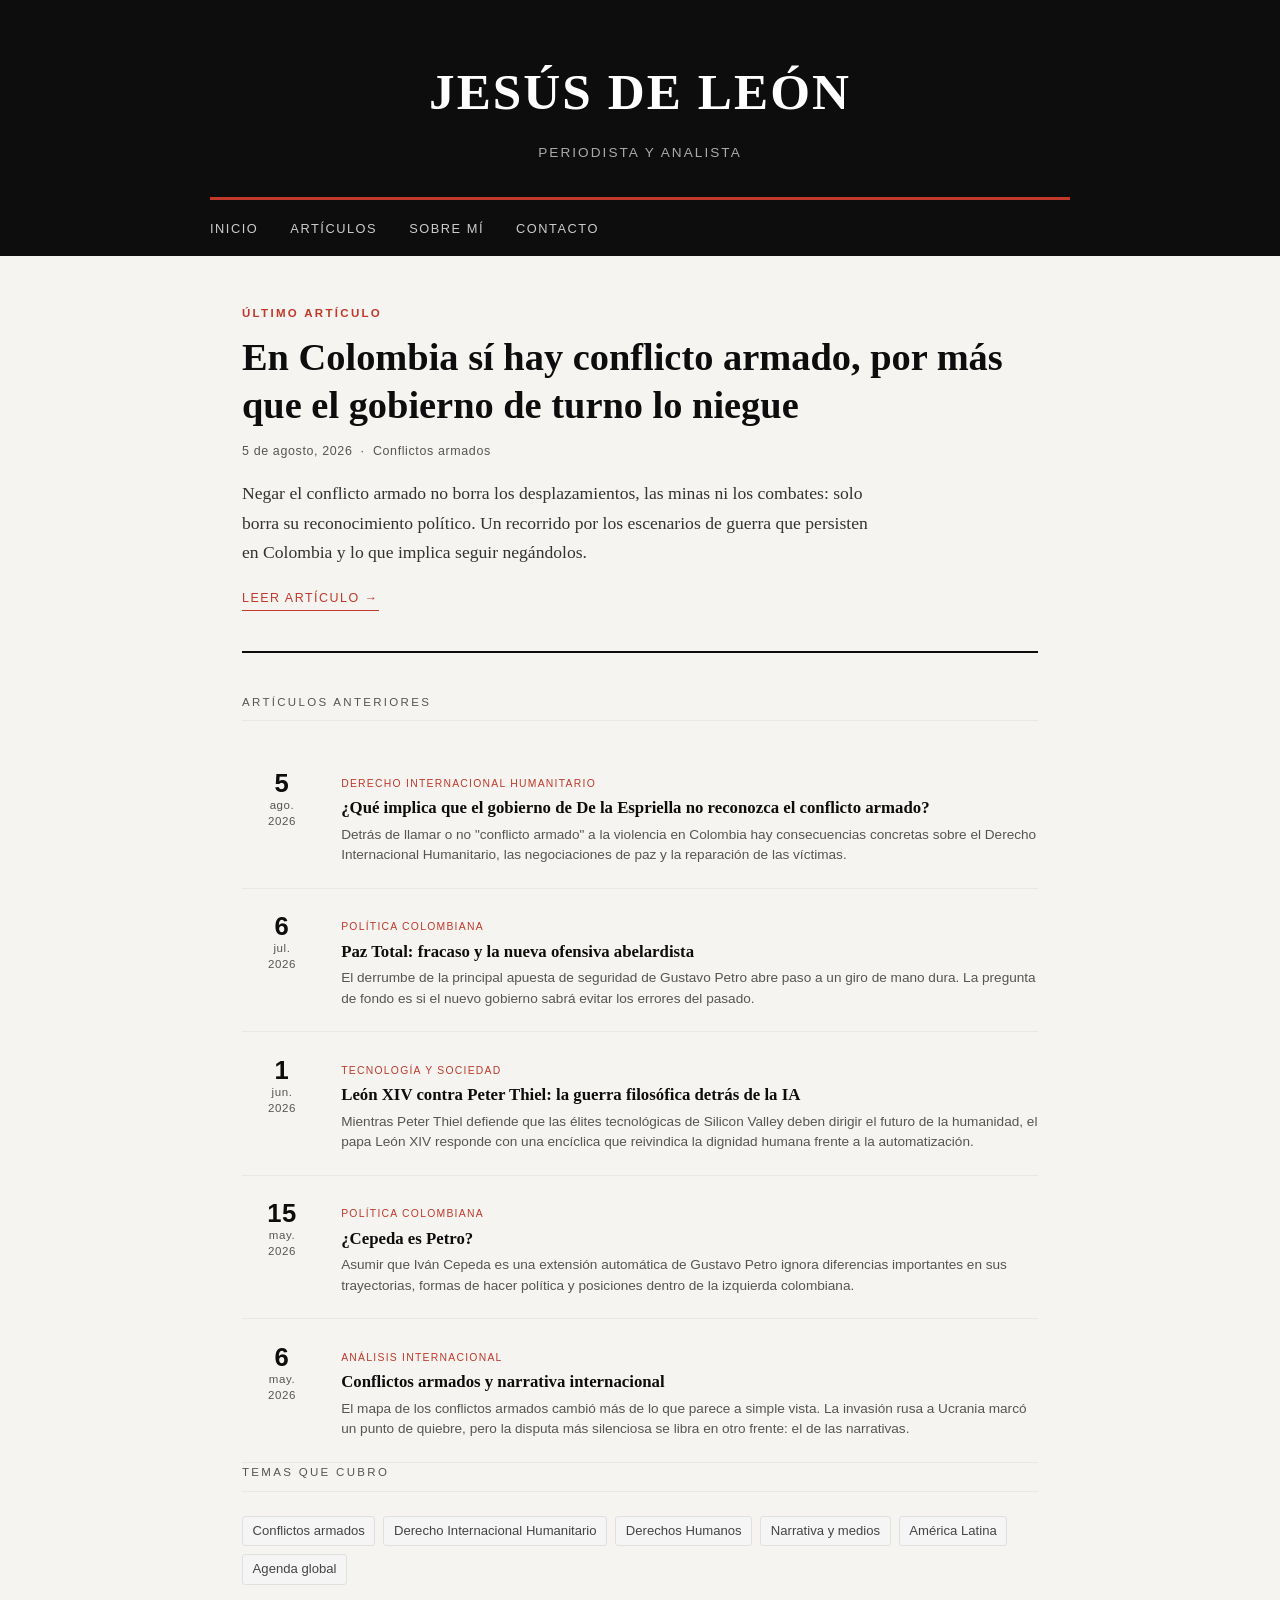
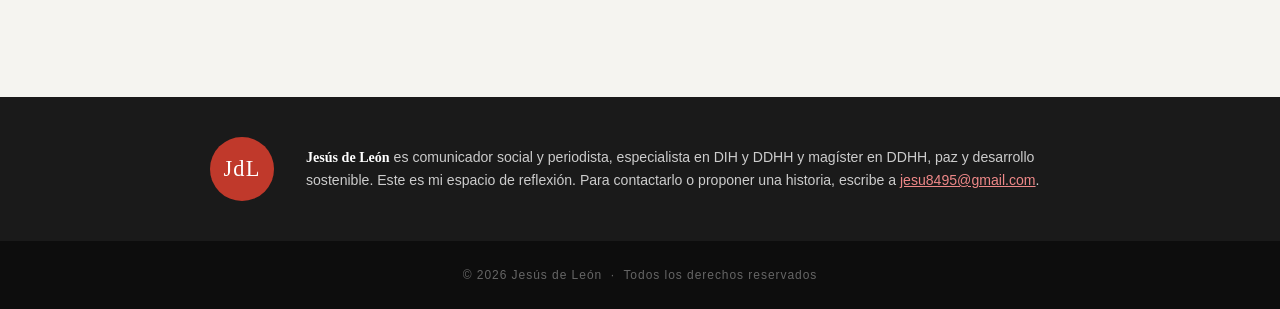
==== index.html @ 10ccb7a2 "Fix publish dates on both new articles to 5 de agosto, 2026 Co-Authored-By: Claude Sonnet 5 <noreply" ====
<!DOCTYPE html>
<html lang="es">
<head>
  <meta charset="UTF-8" />
  <meta name="viewport" content="width=device-width, initial-scale=1.0" />
  <title>Jesús de León — Periodista</title>
  <link rel="stylesheet" href="style.css" />
</head>
<body>

  <!-- HEADER -->
  <header>
    <div class="header-inner">
      <h1>Jesús de León</h1>
      <span class="tagline">Periodista y Analista</span>
    </div>
  </header>

  <nav>
    <ul>
      <li><a href="index.html">Inicio</a></li>
      <li><a href="#articulos">Artículos</a></li>
      <li><a href="about.html">Sobre mí</a></li>
      <li><a href="contact.html" target="_blank">Contacto</a></li>
    </ul>
  </nav>

  <!-- MAIN -->
  <main id="articulos">

    <!-- Artículo destacado (el más reciente) -->
    <section class="featured">
      <div class="label">Último artículo</div>
      <h2><a href="articles/colombia-si-hay-conflicto-armado.html">En Colombia sí hay conflicto armado, por más que el gobierno de turno lo niegue</a></h2>
      <div class="meta">5 de agosto, 2026 &nbsp;·&nbsp; Conflictos armados</div>
      <p>
        Negar el conflicto armado no borra los desplazamientos, las minas ni los combates: solo borra su reconocimiento político. Un recorrido por los escenarios de guerra que persisten en Colombia y lo que implica seguir negándolos.
      </p>
      <a href="articles/colombia-si-hay-conflicto-armado.html" class="read-more">Leer artículo &rarr;</a>
    </section>

    <!-- Artículos anteriores -->
    <div class="section-title">Artículos anteriores</div>

    <ul class="article-list">
      <li class="article-item">
        <div class="date-block">
          <span class="day">5</span>
          ago.<br>2026
        </div>
        <div>
          <span class="tag">Derecho Internacional Humanitario</span>
          <h3><a href="articles/de-la-espriella-conflicto-armado.html">¿Qué implica que el gobierno de De la Espriella no reconozca el conflicto armado?</a></h3>
          <p class="snippet">Detrás de llamar o no "conflicto armado" a la violencia en Colombia hay consecuencias concretas sobre el Derecho Internacional Humanitario, las negociaciones de paz y la reparación de las víctimas.</p>
        </div>
      </li>
      <li class="article-item">
        <div class="date-block">
          <span class="day">6</span>
          jul.<br>2026
        </div>
        <div>
          <span class="tag">Política colombiana</span>
          <h3><a href="articles/paz-total-fracaso-ofensiva-abelardista.html">Paz Total: fracaso y la nueva ofensiva abelardista</a></h3>
          <p class="snippet">El derrumbe de la principal apuesta de seguridad de Gustavo Petro abre paso a un giro de mano dura. La pregunta de fondo es si el nuevo gobierno sabrá evitar los errores del pasado.</p>
        </div>
      </li>
      <li class="article-item">
        <div class="date-block">
          <span class="day">1</span>
          jun.<br>2026
        </div>
        <div>
          <span class="tag">Tecnología y sociedad</span>
          <h3><a href="articles/leon-xiv-peter-thiel-ia.html">León XIV contra Peter Thiel: la guerra filosófica detrás de la IA</a></h3>
          <p class="snippet">Mientras Peter Thiel defiende que las élites tecnológicas de Silicon Valley deben dirigir el futuro de la humanidad, el papa León XIV responde con una encíclica que reivindica la dignidad humana frente a la automatización.</p>
        </div>
      </li>
      <li class="article-item">
        <div class="date-block">
          <span class="day">15</span>
          may.<br>2026
        </div>
        <div>
          <span class="tag">Política colombiana</span>
          <h3><a href="articles/cepeda-es-petro.html">¿Cepeda es Petro?</a></h3>
          <p class="snippet">Asumir que Iván Cepeda es una extensión automática de Gustavo Petro ignora diferencias importantes en sus trayectorias, formas de hacer política y posiciones dentro de la izquierda colombiana.</p>
        </div>
      </li>
      <li class="article-item">
        <div class="date-block">
          <span class="day">6</span>
          may.<br>2026
        </div>
        <div>
          <span class="tag">Análisis internacional</span>
          <h3><a href="articles/first-article.html">Conflictos armados y narrativa internacional</a></h3>
          <p class="snippet">El mapa de los conflictos armados cambió más de lo que parece a simple vista. La invasión rusa a Ucrania marcó un punto de quiebre, pero la disputa más silenciosa se libra en otro frente: el de las narrativas.</p>
        </div>
      </li>
    </ul>

    <!-- Temas -->
    <div class="section-title">Temas que cubro</div>

    <div class="cv-tags">
      <span>Conflictos armados</span>
      <span>Derecho Internacional Humanitario</span>
      <span>Derechos Humanos</span>
      <span>Narrativa y medios</span>
      <span>América Latina</span>
      <span>Agenda global</span>
    </div>
  </main>

  <!-- SOBRE MÍ -->
  <div class="about-strip" id="sobre-mi">
    <div class="about-strip-inner">
      <div class="initials">JdL</div>
      <p>
        <strong>Jesús de León</strong> es comunicador social y periodista, especialista en DIH y DDHH y magíster en DDHH, paz y desarrollo sostenible. Este es mi espacio de reflexión. Para contactarlo o
        proponer una historia, escribe a
        <a href="mailto:jesu8495@gmail.com" style="color:#e88;">jesu8495@gmail.com</a>.
      </p>
    </div>
  </div>

  <!-- FOOTER -->
  <footer>
    &copy; <span id="year"></span> Jesús de León &nbsp;·&nbsp; Todos los derechos reservados
  </footer>

  <script>
    document.getElementById('year').textContent = new Date().getFullYear();
  </script>

</body>
</html>
---- style.css ----
*, *::before, *::after { box-sizing: border-box; margin: 0; padding: 0; }

:root {
  --black: #0d0d0d;
  --dark: #1a1a1a;
  --gray: #555;
  --light-gray: #e8e8e8;
  --off-white: #f5f4f0;
  --accent: #c0392b;
  --font-serif: Georgia, 'Times New Roman', serif;
  --font-sans: 'Helvetica Neue', Arial, sans-serif;
}

body {
  background: var(--off-white);
  color: var(--black);
  font-family: var(--font-serif);
  line-height: 1.7;
}

/* ── HEADER ── */
header {
  background: var(--black);
  color: #fff;
  padding: 0 2rem;
}

.header-inner {
  max-width: 860px;
  margin: 0 auto;
  display: flex;
  flex-direction: column;
  align-items: center;
  padding: 3rem 0 2rem;
  border-bottom: 3px solid var(--accent);
}

header h1 {
  font-family: var(--font-serif);
  font-size: clamp(2rem, 5vw, 3.2rem);
  letter-spacing: 0.04em;
  text-transform: uppercase;
}

header .tagline {
  font-family: var(--font-sans);
  font-size: 0.85rem;
  letter-spacing: 0.15em;
  text-transform: uppercase;
  color: #aaa;
  margin-top: 0.4rem;
}

/* ── NAV ── */
nav {
  background: var(--black);
  padding: 0 2rem;
}

nav ul {
  max-width: 860px;
  margin: 0 auto;
  list-style: none;
  display: flex;
  gap: 2rem;
  padding: 0.9rem 0;
}

nav a {
  color: #ccc;
  text-decoration: none;
  font-family: var(--font-sans);
  font-size: 0.8rem;
  letter-spacing: 0.12em;
  text-transform: uppercase;
  transition: color 0.2s;
}

nav a:hover { color: var(--accent); }

/* ── LAYOUT ── */
main {
  max-width: 860px;
  margin: 0 auto;
  padding: 3rem 2rem;
}

/* ── FEATURED ARTICLE ── */
.featured {
  border-bottom: 2px solid var(--black);
  padding-bottom: 2.5rem;
  margin-bottom: 2.5rem;
}

.featured .label {
  font-family: var(--font-sans);
  font-size: 0.72rem;
  letter-spacing: 0.2em;
  text-transform: uppercase;
  color: var(--accent);
  font-weight: 700;
  margin-bottom: 0.6rem;
}

.featured h2 {
  font-size: clamp(1.6rem, 4vw, 2.4rem);
  line-height: 1.25;
  margin-bottom: 0.8rem;
}

.featured h2 a {
  color: var(--black);
  text-decoration: none;
  transition: color 0.2s;
}

.featured h2 a:hover { color: var(--accent); }

.featured .meta {
  font-family: var(--font-sans);
  font-size: 0.78rem;
  color: var(--gray);
  margin-bottom: 1rem;
  letter-spacing: 0.05em;
}

.featured p {
  font-size: 1.1rem;
  color: #333;
  max-width: 640px;
}

.read-more {
  display: inline-block;
  margin-top: 1.2rem;
  font-family: var(--font-sans);
  font-size: 0.78rem;
  letter-spacing: 0.12em;
  text-transform: uppercase;
  color: var(--accent);
  text-decoration: none;
  border-bottom: 1px solid var(--accent);
  padding-bottom: 1px;
  transition: opacity 0.2s;
}

.read-more:hover { opacity: 0.7; }

/* ── ARTICLE LIST ── */
.section-title {
  font-family: var(--font-sans);
  font-size: 0.72rem;
  letter-spacing: 0.2em;
  text-transform: uppercase;
  color: var(--gray);
  border-bottom: 1px solid var(--light-gray);
  padding-bottom: 0.5rem;
  margin-bottom: 1.5rem;
}

.article-list {
  display: flex;
  flex-direction: column;
  gap: 0;
}

.article-item {
  display: grid;
  grid-template-columns: 80px 1fr;
  gap: 1.2rem;
  padding: 1.4rem 0;
  border-bottom: 1px solid var(--light-gray);
  align-items: start;
}

.article-item .date-block {
  font-family: var(--font-sans);
  font-size: 0.72rem;
  color: var(--gray);
  text-align: center;
  padding-top: 0.2rem;
  letter-spacing: 0.05em;
  line-height: 1.4;
}

.article-item .date-block .day {
  display: block;
  font-size: 1.6rem;
  font-weight: 700;
  color: var(--black);
  line-height: 1;
}

.article-item h3 {
  font-size: 1.05rem;
  margin-bottom: 0.3rem;
  line-height: 1.35;
}

.article-item h3 a {
  color: var(--black);
  text-decoration: none;
  transition: color 0.2s;
}

.article-item h3 a:hover { color: var(--accent); }

.article-item .snippet {
  font-family: var(--font-sans);
  font-size: 0.85rem;
  color: var(--gray);
  line-height: 1.5;
}

.article-item .tag {
  display: inline-block;
  font-family: var(--font-sans);
  font-size: 0.65rem;
  letter-spacing: 0.12em;
  text-transform: uppercase;
  color: var(--accent);
  margin-bottom: 0.3rem;
}

/* ── TAGS ── */
.cv-tags { display: flex; flex-wrap: wrap; gap: 0.5rem; margin-bottom: 1rem; }
.cv-tags span { background: #f5f5f5; border: 1px solid #e0e0e0; border-radius: 3px; padding: 0.2rem 0.6rem; font-size: 0.82rem; color: #444; font-family: var(--font-sans); }

/* ── ABOUT STRIP ── */
.about-strip {
  background: var(--dark);
  color: #ccc;
  padding: 2.5rem 2rem;
  margin-top: 3rem;
}

.about-strip-inner {
  max-width: 860px;
  margin: 0 auto;
  display: flex;
  gap: 2rem;
  align-items: center;
}

.about-strip .initials {
  flex-shrink: 0;
  width: 64px;
  height: 64px;
  border-radius: 50%;
  background: var(--accent);
  display: flex;
  align-items: center;
  justify-content: center;
  font-family: var(--font-serif);
  font-size: 1.4rem;
  color: #fff;
  letter-spacing: 0.05em;
}

.about-strip p {
  font-family: var(--font-sans);
  font-size: 0.88rem;
  line-height: 1.6;
}

.about-strip strong {
  color: #fff;
  font-family: var(--font-serif);
}

/* ── FOOTER ── */
footer {
  background: var(--black);
  color: #666;
  text-align: center;
  padding: 1.5rem 2rem;
  font-family: var(--font-sans);
  font-size: 0.75rem;
  letter-spacing: 0.08em;
}

/* ── ARTICLE PAGE ── */
.article-page-header {
  background: var(--black);
  color: #fff;
  padding: 3rem 2rem 2.5rem;
}

.article-page-header-inner {
  max-width: 860px;
  margin: 0 auto;
  border-bottom: 3px solid var(--accent);
  padding-bottom: 2rem;
}

.article-page-header .back-link {
  font-family: var(--font-sans);
  font-size: 0.75rem;
  letter-spacing: 0.1em;
  text-transform: uppercase;
  color: #aaa;
  text-decoration: none;
  display: inline-block;
  margin-bottom: 1.2rem;
  transition: color 0.2s;
}

.article-page-header .back-link:hover { color: var(--accent); }

.article-page-header h1 {
  font-size: clamp(1.8rem, 4vw, 2.8rem);
  line-height: 1.2;
  margin-bottom: 0.8rem;
}

.article-page-header .meta {
  font-family: var(--font-sans);
  font-size: 0.8rem;
  color: #aaa;
  letter-spacing: 0.05em;
}

.article-body {
  max-width: 680px;
  margin: 3rem auto 5rem;
  padding: 0 2rem;
  font-size: 1.1rem;
  color: #222;
}

.article-body p { margin-bottom: 1.5rem; }

.article-body h2 {
  font-size: 1.4rem;
  margin: 2.5rem 0 0.8rem;
  color: var(--black);
}

.article-body blockquote {
  border-left: 3px solid var(--accent);
  margin: 2rem 0;
  padding: 0.5rem 0 0.5rem 1.5rem;
  font-style: italic;
  color: var(--gray);
}

/* ── CONTACT SECTION ── */
.contact-section {
  background: #fff;
  padding: 3rem 2rem;
  border-top: 1px solid var(--light-gray);
}

.contact-inner {
  max-width: 860px;
  margin: 0 auto;
}

.contact-links {
  display: flex;
  flex-wrap: wrap;
  gap: 1.5rem;
}

.contact-links a {
  font-family: var(--font-sans);
  font-size: 0.9rem;
  color: var(--black);
  text-decoration: none;
  transition: color 0.2s;
}

.contact-links a:hover { color: var(--accent); }

/* ── SHARE BUTTONS ── */
.share-bar {
  max-width: 680px;
  margin: 0 auto 3rem;
  padding: 0 2rem;
  display: flex;
  align-items: center;
  gap: 0.8rem;
  flex-wrap: wrap;
}

.share-bar span {
  font-family: var(--font-sans);
  font-size: 0.72rem;
  letter-spacing: 0.12em;
  text-transform: uppercase;
  color: var(--gray);
}

.share-btn {
  display: inline-flex;
  align-items: center;
  gap: 0.4rem;
  padding: 0.4rem 0.9rem;
  border-radius: 3px;
  font-family: var(--font-sans);
  font-size: 0.78rem;
  font-weight: 600;
  text-decoration: none;
  transition: opacity 0.2s;
}

.share-btn:hover { opacity: 0.8; }
.share-btn.x        { background: #000;    color: #fff; }
.share-btn.whatsapp { background: #25D366; color: #fff; }
.share-btn.facebook { background: #1877F2; color: #fff; }
.share-btn.linkedin { background: #0A66C2; color: #fff; }
.share-btn.instagram { background: linear-gradient(45deg, #f09433, #e6683c, #dc2743, #cc2366, #bc1888); color: #fff; }

/* ── RESPONSIVE ── */
@media (max-width: 540px) {
  .article-item { grid-template-columns: 1fr; }
  .article-item .date-block { display: flex; gap: 0.4rem; align-items: baseline; text-align: left; }
  .article-item .date-block .day { font-size: 1rem; }
  .about-strip-inner { flex-direction: column; }
}
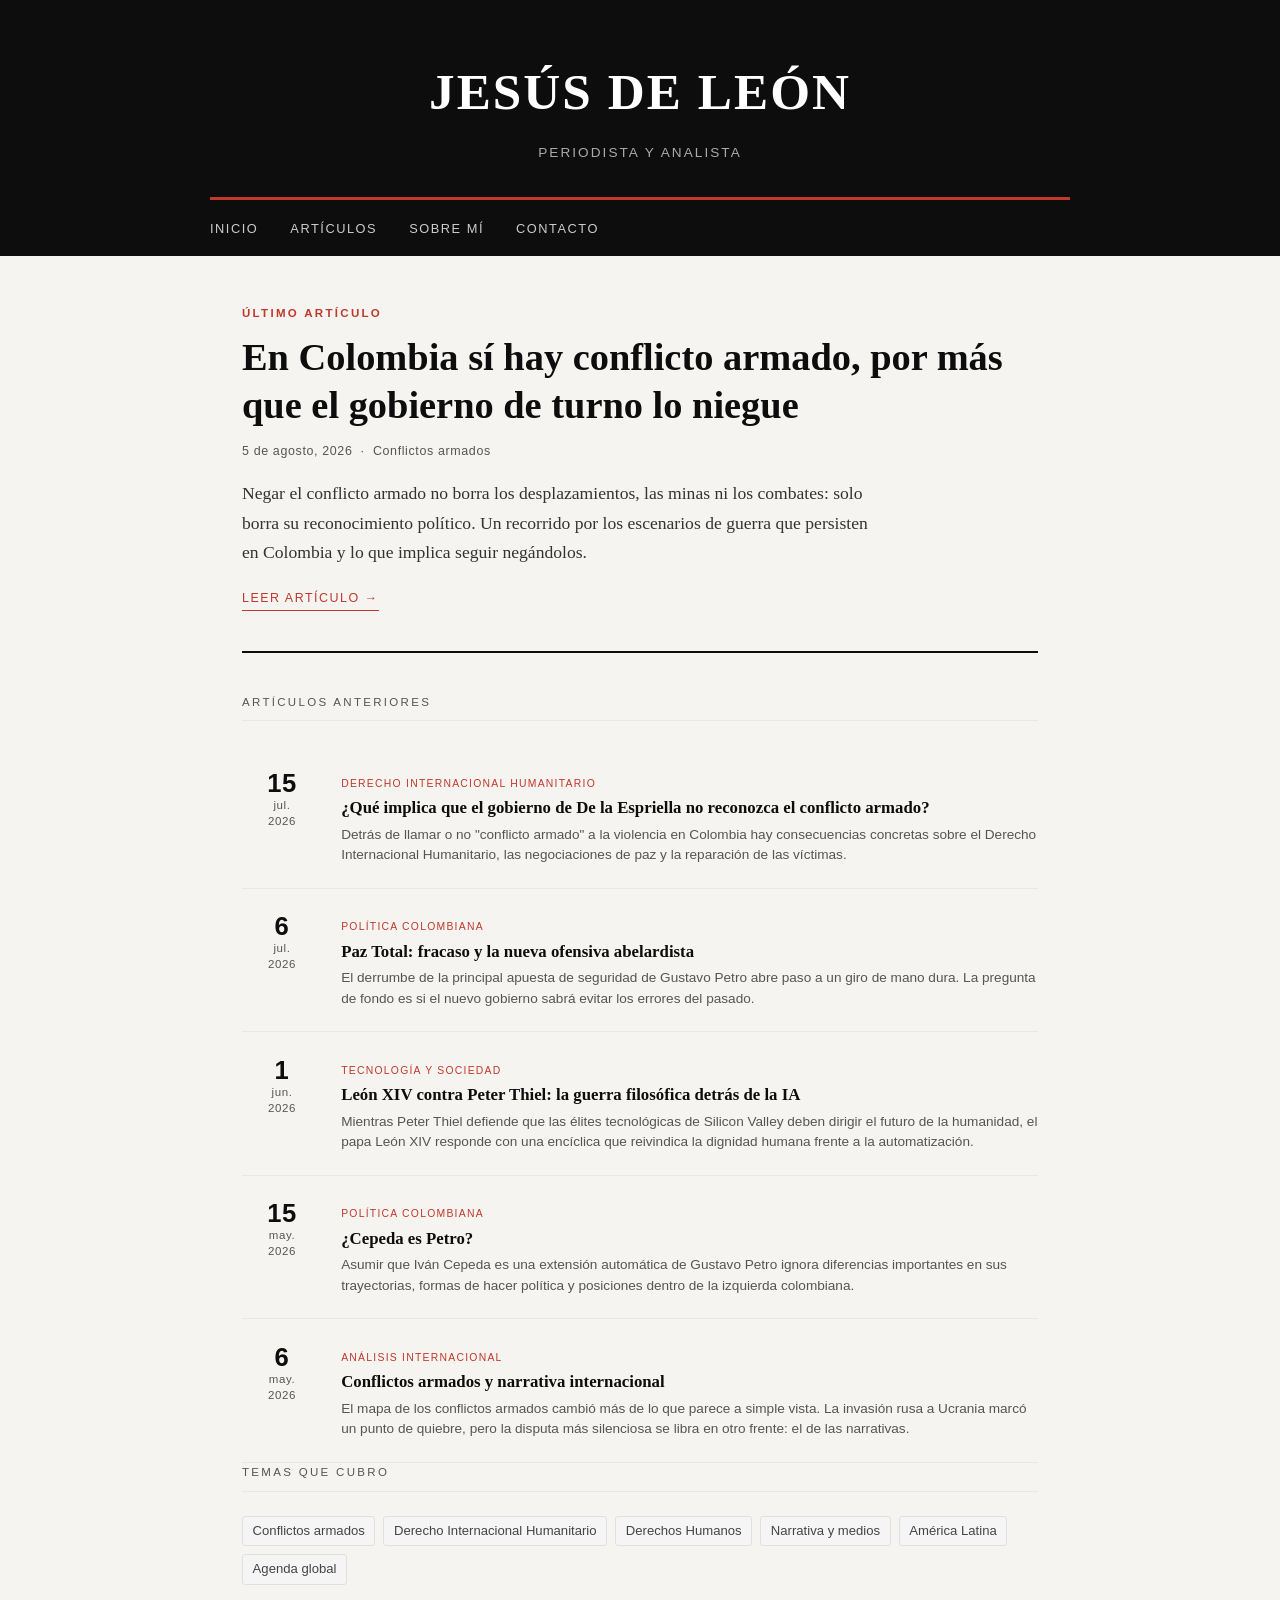
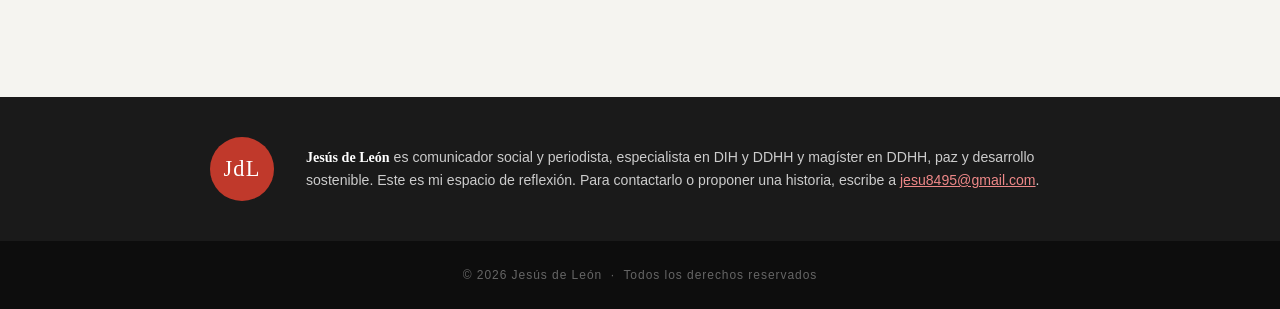
==== commit da525196: "Fix publish date on De la Espriella article to 15 de julio, 2026 Co-Authored-By: Claude Sonnet 5 <no" ====
--- a/index.html
+++ b/index.html
@@ -45,8 +45,8 @@
     <ul class="article-list">
       <li class="article-item">
         <div class="date-block">
-          <span class="day">5</span>
-          ago.<br>2026
+          <span class="day">15</span>
+          jul.<br>2026
         </div>
         <div>
           <span class="tag">Derecho Internacional Humanitario</span>
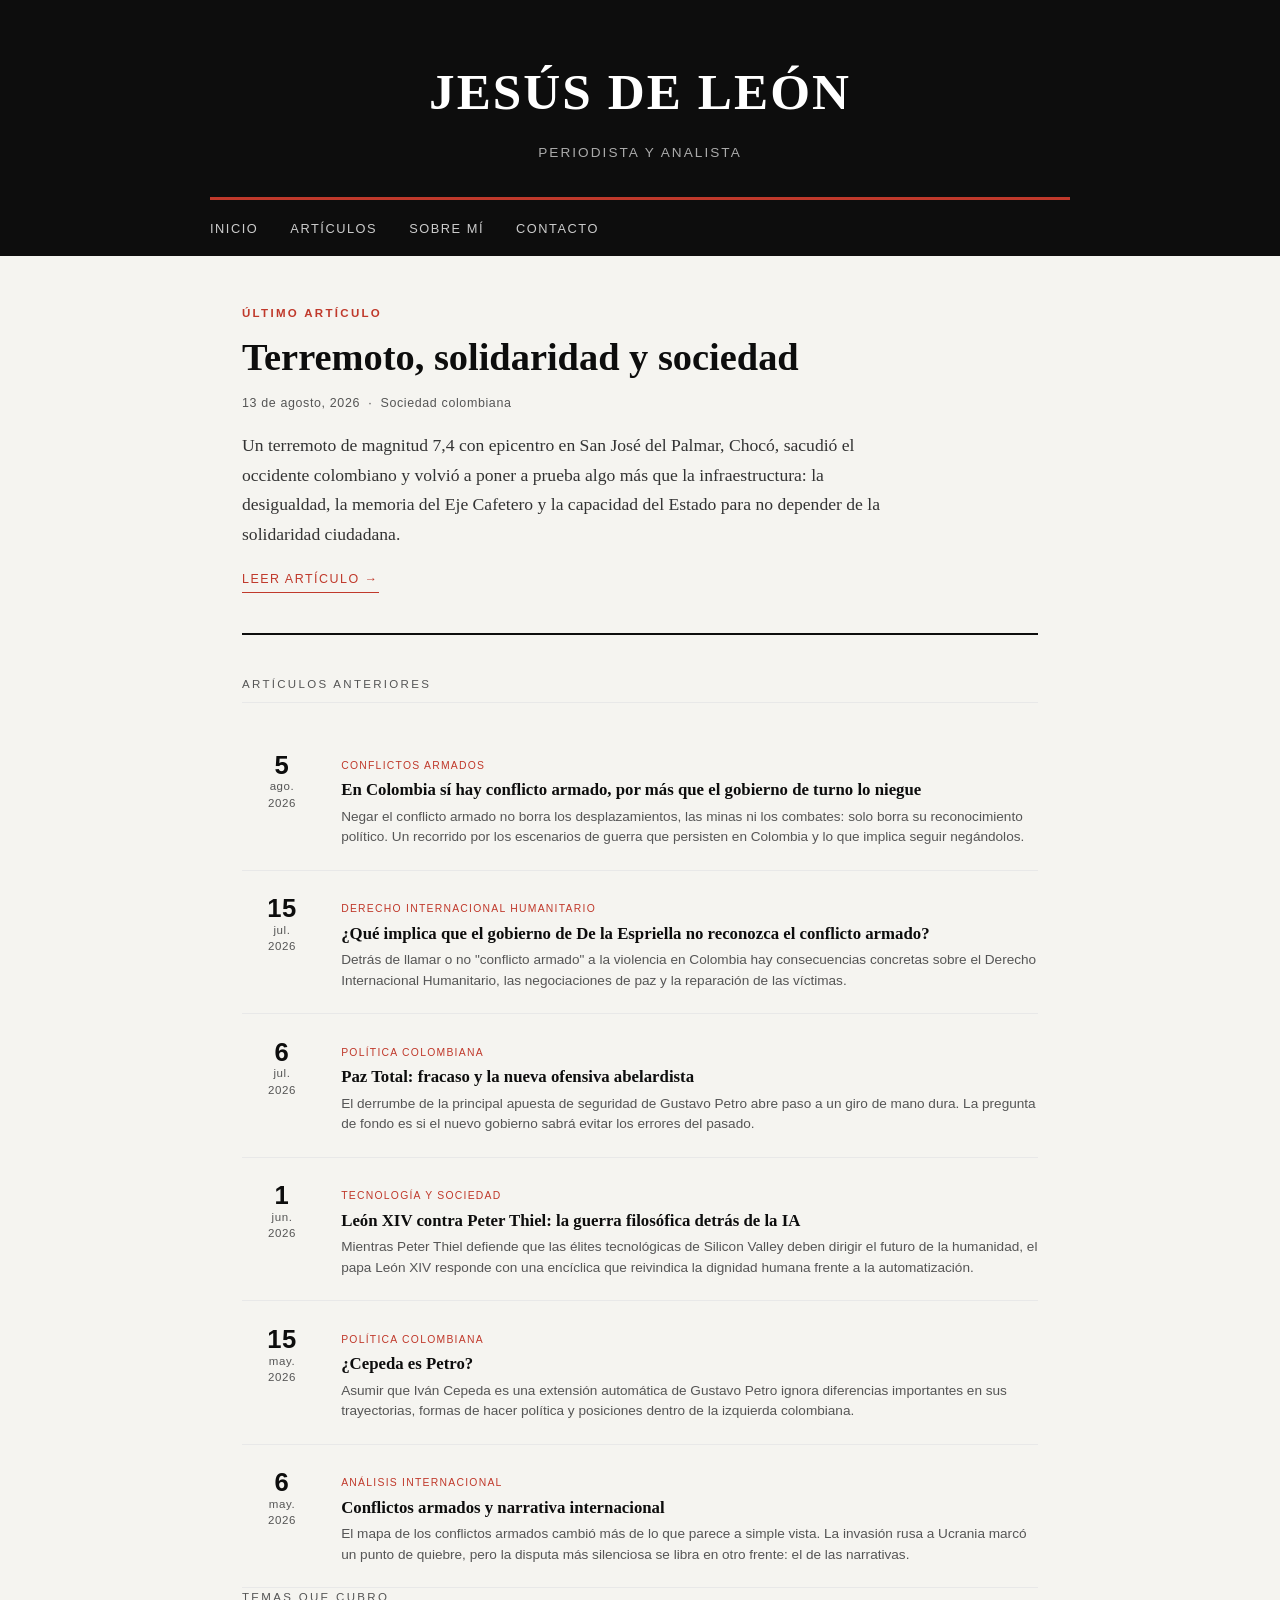
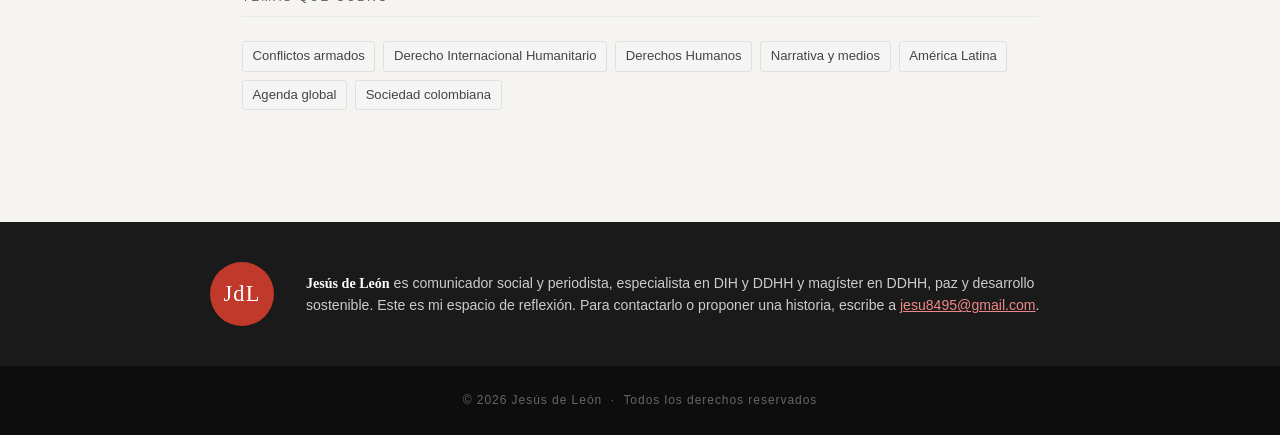
==== commit fe1f02ad: "Add article: Terremoto, solidaridad y sociedad" ====
--- a/index.html
+++ b/index.html
@@ -31,18 +31,29 @@
     <!-- Artículo destacado (el más reciente) -->
     <section class="featured">
       <div class="label">Último artículo</div>
-      <h2><a href="articles/colombia-si-hay-conflicto-armado.html">En Colombia sí hay conflicto armado, por más que el gobierno de turno lo niegue</a></h2>
-      <div class="meta">5 de agosto, 2026 &nbsp;·&nbsp; Conflictos armados</div>
+      <h2><a href="articles/terremoto-solidaridad-sociedad.html">Terremoto, solidaridad y sociedad</a></h2>
+      <div class="meta">13 de agosto, 2026 &nbsp;·&nbsp; Sociedad colombiana</div>
       <p>
-        Negar el conflicto armado no borra los desplazamientos, las minas ni los combates: solo borra su reconocimiento político. Un recorrido por los escenarios de guerra que persisten en Colombia y lo que implica seguir negándolos.
+        Un terremoto de magnitud 7,4 con epicentro en San José del Palmar, Chocó, sacudió el occidente colombiano y volvió a poner a prueba algo más que la infraestructura: la desigualdad, la memoria del Eje Cafetero y la capacidad del Estado para no depender de la solidaridad ciudadana.
       </p>
-      <a href="articles/colombia-si-hay-conflicto-armado.html" class="read-more">Leer artículo &rarr;</a>
+      <a href="articles/terremoto-solidaridad-sociedad.html" class="read-more">Leer artículo &rarr;</a>
     </section>
 
     <!-- Artículos anteriores -->
     <div class="section-title">Artículos anteriores</div>
 
     <ul class="article-list">
+      <li class="article-item">
+        <div class="date-block">
+          <span class="day">5</span>
+          ago.<br>2026
+        </div>
+        <div>
+          <span class="tag">Conflictos armados</span>
+          <h3><a href="articles/colombia-si-hay-conflicto-armado.html">En Colombia sí hay conflicto armado, por más que el gobierno de turno lo niegue</a></h3>
+          <p class="snippet">Negar el conflicto armado no borra los desplazamientos, las minas ni los combates: solo borra su reconocimiento político. Un recorrido por los escenarios de guerra que persisten en Colombia y lo que implica seguir negándolos.</p>
+        </div>
+      </li>
       <li class="article-item">
         <div class="date-block">
           <span class="day">15</span>
@@ -110,6 +121,7 @@
       <span>Narrativa y medios</span>
       <span>América Latina</span>
       <span>Agenda global</span>
+      <span>Sociedad colombiana</span>
     </div>
   </main>
 
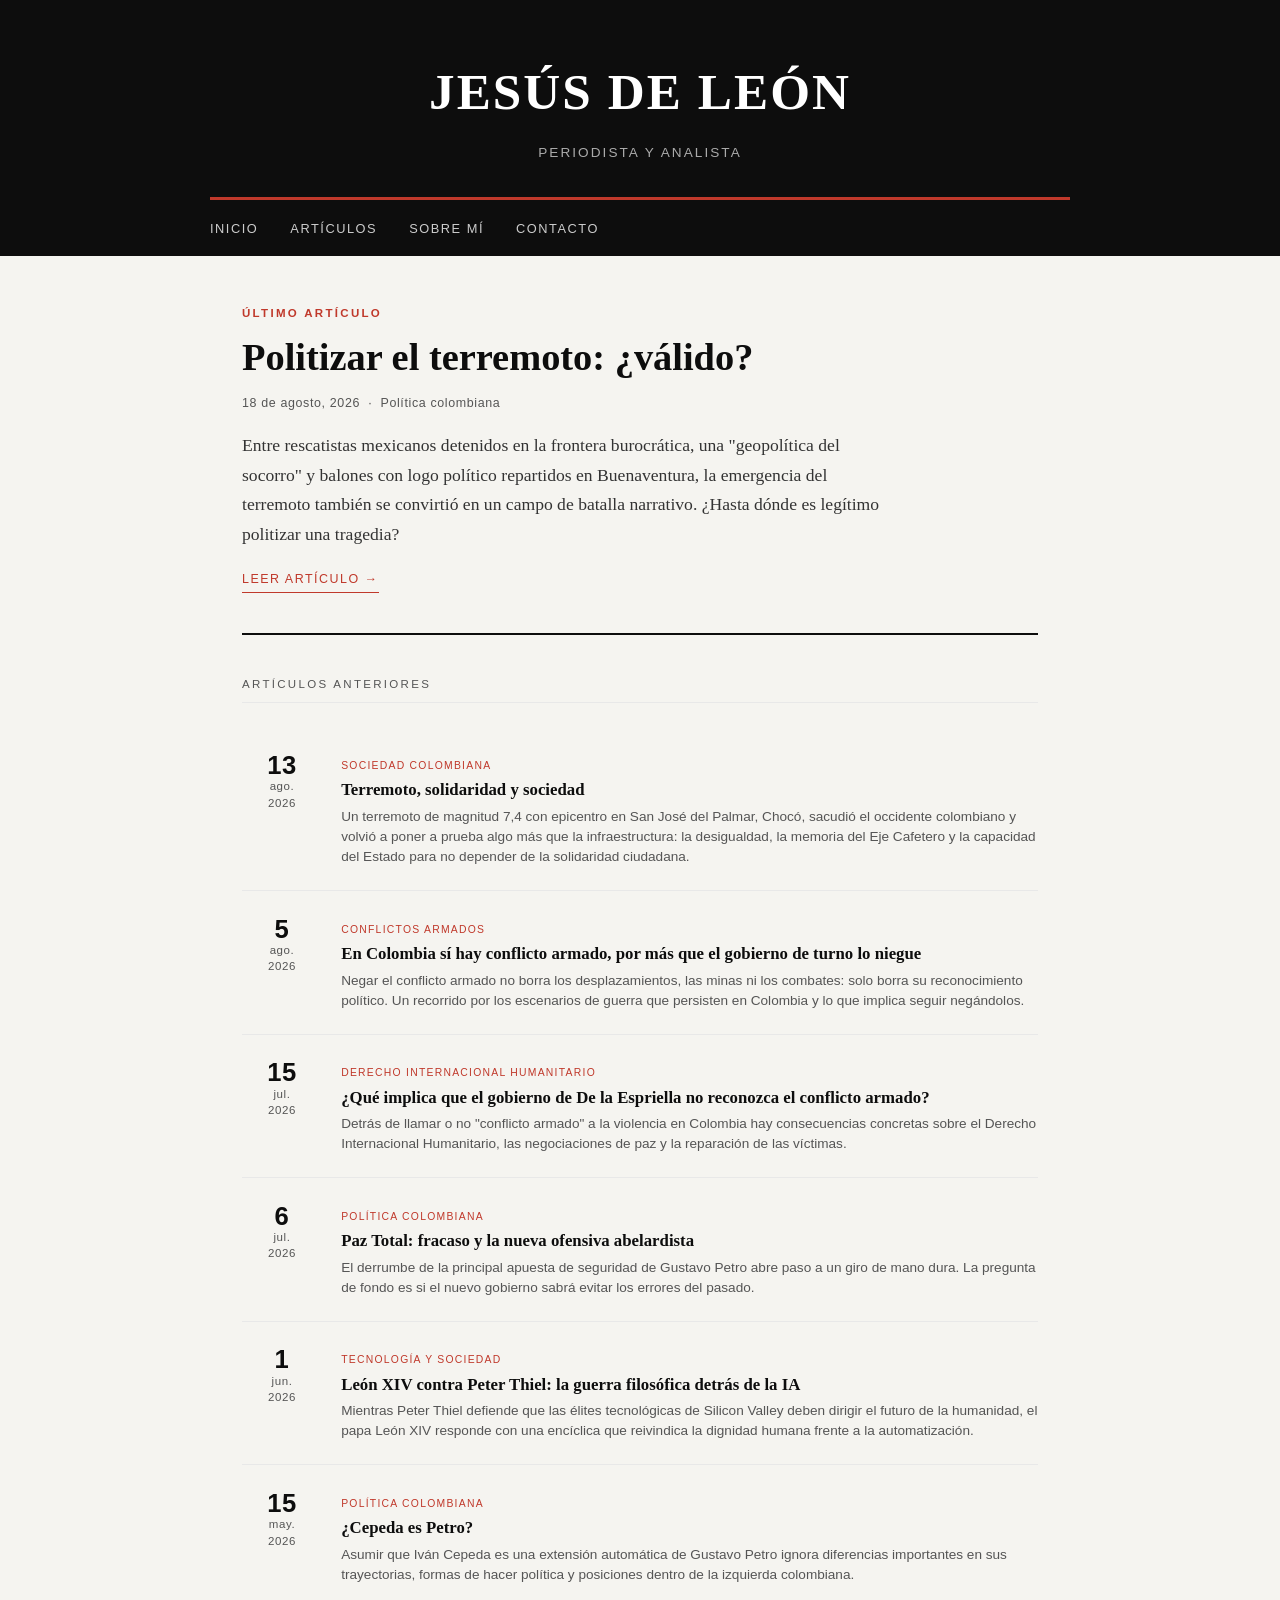
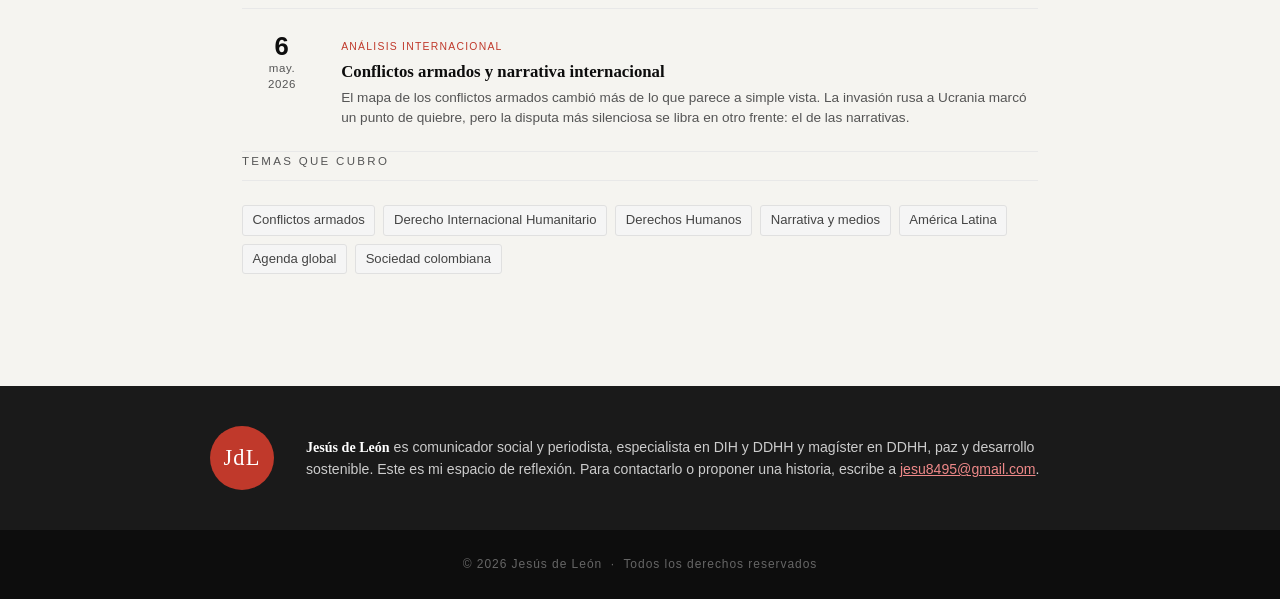
==== commit 7653c883: "Add article: Politizar el terremoto: ¿válido?" ====
--- a/index.html
+++ b/index.html
@@ -31,18 +31,29 @@
     <!-- Artículo destacado (el más reciente) -->
     <section class="featured">
       <div class="label">Último artículo</div>
-      <h2><a href="articles/terremoto-solidaridad-sociedad.html">Terremoto, solidaridad y sociedad</a></h2>
-      <div class="meta">13 de agosto, 2026 &nbsp;·&nbsp; Sociedad colombiana</div>
+      <h2><a href="articles/politizar-terremoto-valido.html">Politizar el terremoto: ¿válido?</a></h2>
+      <div class="meta">18 de agosto, 2026 &nbsp;·&nbsp; Política colombiana</div>
       <p>
-        Un terremoto de magnitud 7,4 con epicentro en San José del Palmar, Chocó, sacudió el occidente colombiano y volvió a poner a prueba algo más que la infraestructura: la desigualdad, la memoria del Eje Cafetero y la capacidad del Estado para no depender de la solidaridad ciudadana.
+        Entre rescatistas mexicanos detenidos en la frontera burocrática, una "geopolítica del socorro" y balones con logo político repartidos en Buenaventura, la emergencia del terremoto también se convirtió en un campo de batalla narrativo. ¿Hasta dónde es legítimo politizar una tragedia?
       </p>
-      <a href="articles/terremoto-solidaridad-sociedad.html" class="read-more">Leer artículo &rarr;</a>
+      <a href="articles/politizar-terremoto-valido.html" class="read-more">Leer artículo &rarr;</a>
     </section>
 
     <!-- Artículos anteriores -->
     <div class="section-title">Artículos anteriores</div>
 
     <ul class="article-list">
+      <li class="article-item">
+        <div class="date-block">
+          <span class="day">13</span>
+          ago.<br>2026
+        </div>
+        <div>
+          <span class="tag">Sociedad colombiana</span>
+          <h3><a href="articles/terremoto-solidaridad-sociedad.html">Terremoto, solidaridad y sociedad</a></h3>
+          <p class="snippet">Un terremoto de magnitud 7,4 con epicentro en San José del Palmar, Chocó, sacudió el occidente colombiano y volvió a poner a prueba algo más que la infraestructura: la desigualdad, la memoria del Eje Cafetero y la capacidad del Estado para no depender de la solidaridad ciudadana.</p>
+        </div>
+      </li>
       <li class="article-item">
         <div class="date-block">
           <span class="day">5</span>
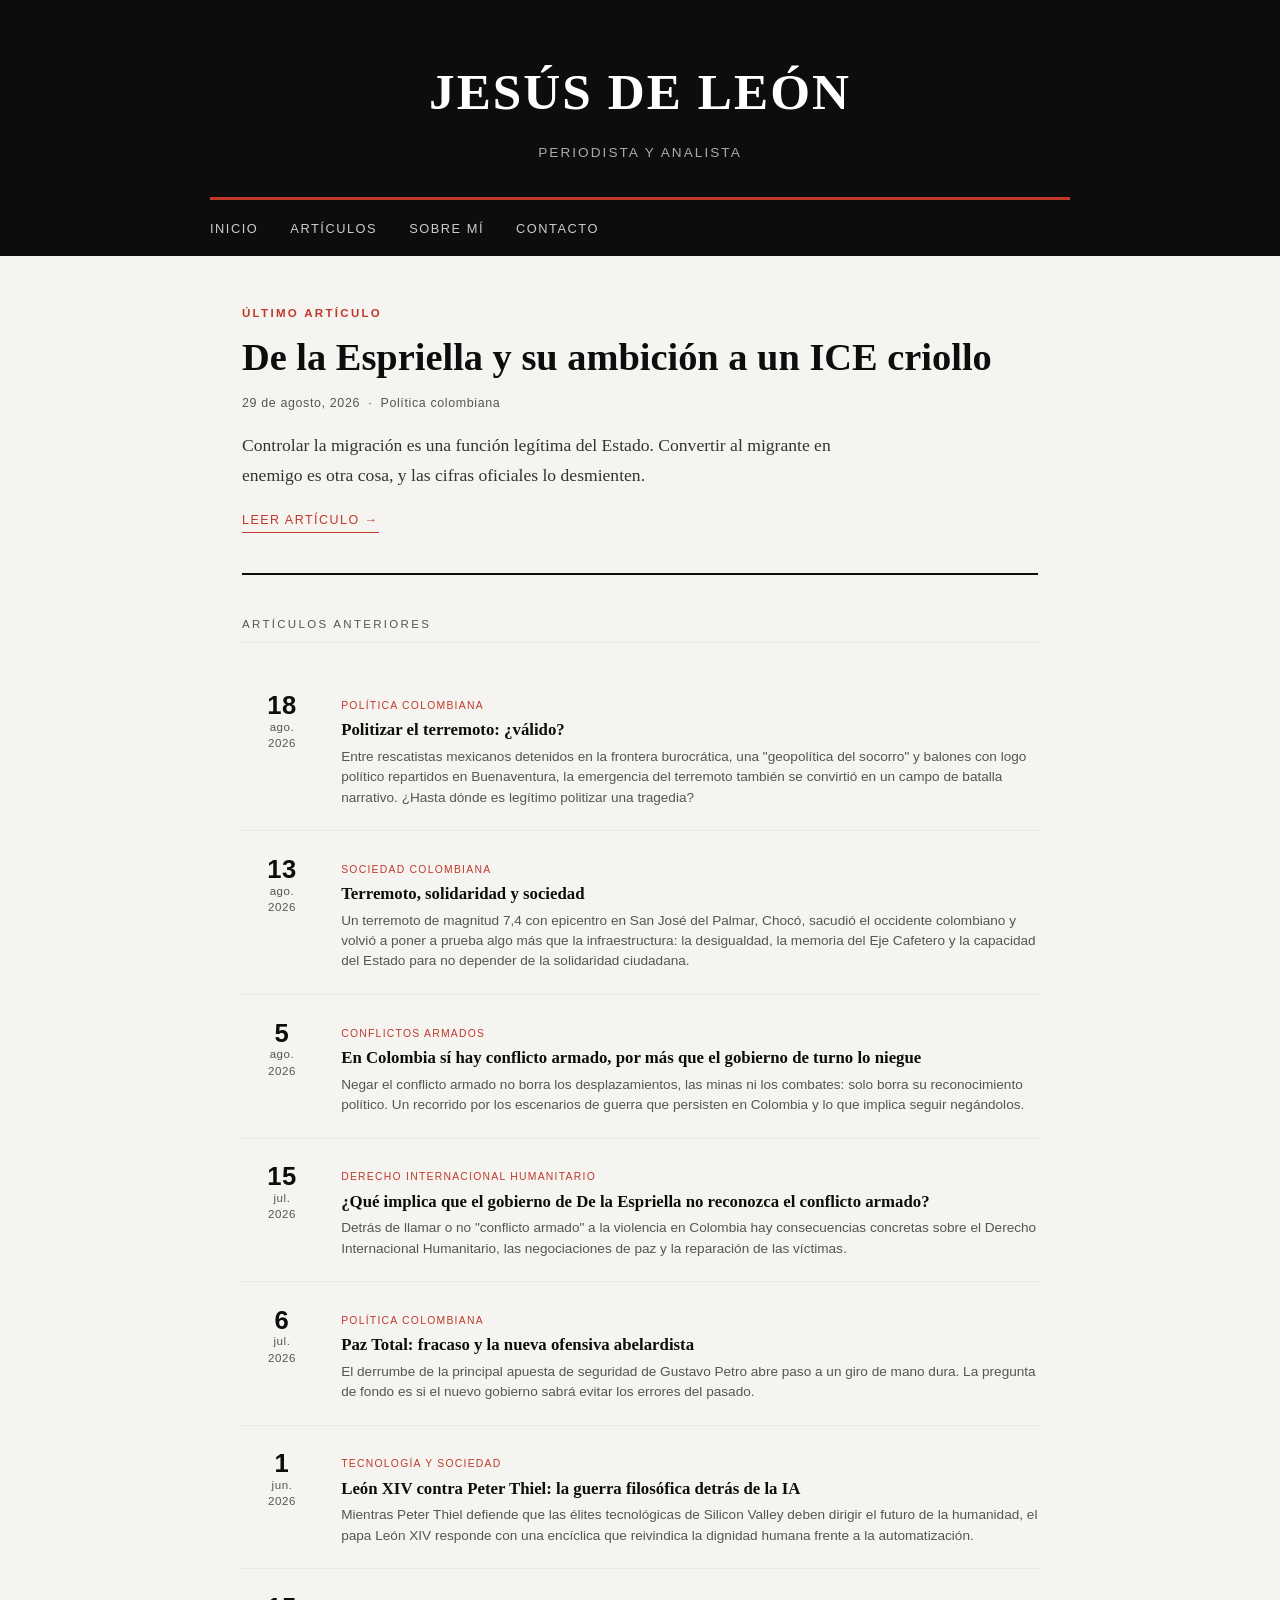
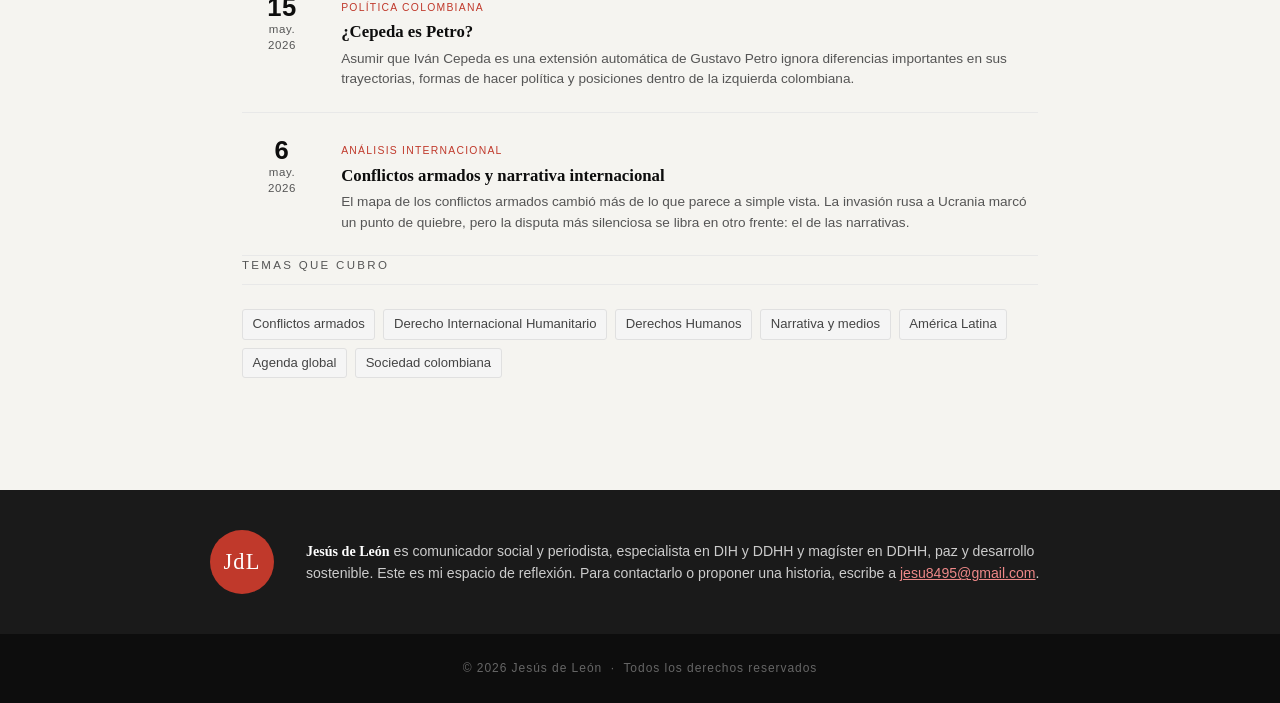
==== commit 3aec5e3f: "Add article: De la Espriella y su ambición a un ICE criollo" ====
--- a/index.html
+++ b/index.html
@@ -31,18 +31,29 @@
     <!-- Artículo destacado (el más reciente) -->
     <section class="featured">
       <div class="label">Último artículo</div>
-      <h2><a href="articles/politizar-terremoto-valido.html">Politizar el terremoto: ¿válido?</a></h2>
-      <div class="meta">18 de agosto, 2026 &nbsp;·&nbsp; Política colombiana</div>
+      <h2><a href="articles/de-la-espriella-ice-criollo.html">De la Espriella y su ambición a un ICE criollo</a></h2>
+      <div class="meta">29 de agosto, 2026 &nbsp;·&nbsp; Política colombiana</div>
       <p>
-        Entre rescatistas mexicanos detenidos en la frontera burocrática, una "geopolítica del socorro" y balones con logo político repartidos en Buenaventura, la emergencia del terremoto también se convirtió en un campo de batalla narrativo. ¿Hasta dónde es legítimo politizar una tragedia?
+        Controlar la migración es una función legítima del Estado. Convertir al migrante en enemigo es otra cosa, y las cifras oficiales lo desmienten.
       </p>
-      <a href="articles/politizar-terremoto-valido.html" class="read-more">Leer artículo &rarr;</a>
+      <a href="articles/de-la-espriella-ice-criollo.html" class="read-more">Leer artículo &rarr;</a>
     </section>
 
     <!-- Artículos anteriores -->
     <div class="section-title">Artículos anteriores</div>
 
     <ul class="article-list">
+      <li class="article-item">
+        <div class="date-block">
+          <span class="day">18</span>
+          ago.<br>2026
+        </div>
+        <div>
+          <span class="tag">Política colombiana</span>
+          <h3><a href="articles/politizar-terremoto-valido.html">Politizar el terremoto: ¿válido?</a></h3>
+          <p class="snippet">Entre rescatistas mexicanos detenidos en la frontera burocrática, una "geopolítica del socorro" y balones con logo político repartidos en Buenaventura, la emergencia del terremoto también se convirtió en un campo de batalla narrativo. ¿Hasta dónde es legítimo politizar una tragedia?</p>
+        </div>
+      </li>
       <li class="article-item">
         <div class="date-block">
           <span class="day">13</span>
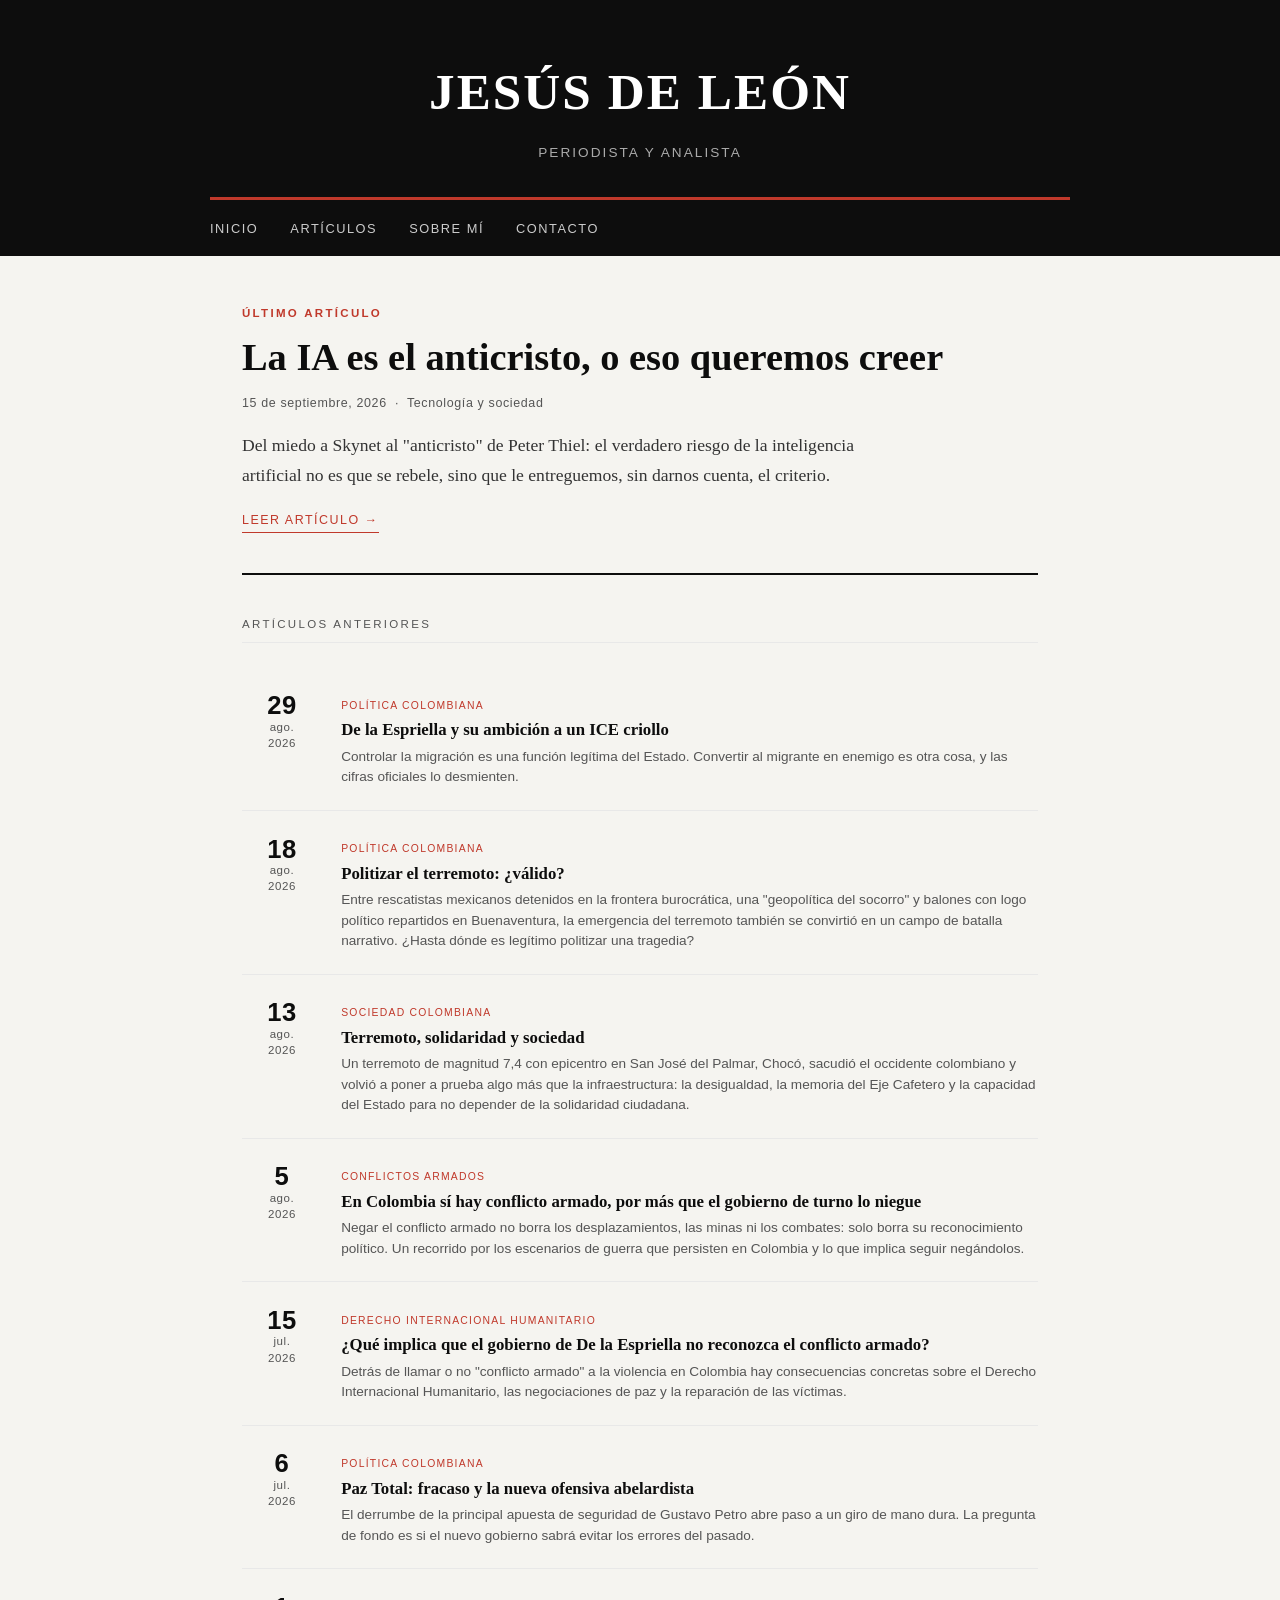
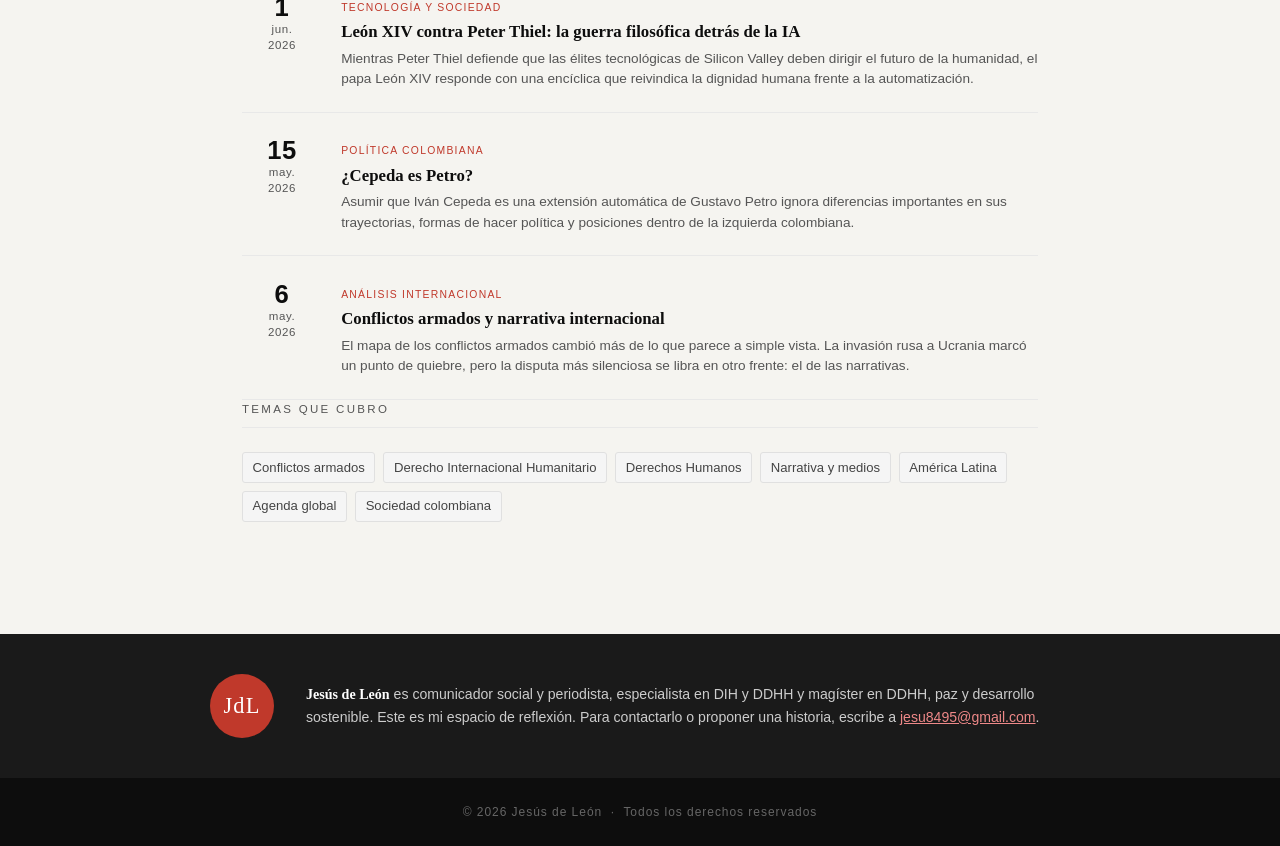
==== commit be7c9f70: "Add article: La IA es el anticristo, o eso queremos creer" ====
--- a/index.html
+++ b/index.html
@@ -31,18 +31,29 @@
     <!-- Artículo destacado (el más reciente) -->
     <section class="featured">
       <div class="label">Último artículo</div>
-      <h2><a href="articles/de-la-espriella-ice-criollo.html">De la Espriella y su ambición a un ICE criollo</a></h2>
-      <div class="meta">29 de agosto, 2026 &nbsp;·&nbsp; Política colombiana</div>
+      <h2><a href="articles/ia-anticristo.html">La IA es el anticristo, o eso queremos creer</a></h2>
+      <div class="meta">15 de septiembre, 2026 &nbsp;·&nbsp; Tecnología y sociedad</div>
       <p>
-        Controlar la migración es una función legítima del Estado. Convertir al migrante en enemigo es otra cosa, y las cifras oficiales lo desmienten.
+        Del miedo a Skynet al "anticristo" de Peter Thiel: el verdadero riesgo de la inteligencia artificial no es que se rebele, sino que le entreguemos, sin darnos cuenta, el criterio.
       </p>
-      <a href="articles/de-la-espriella-ice-criollo.html" class="read-more">Leer artículo &rarr;</a>
+      <a href="articles/ia-anticristo.html" class="read-more">Leer artículo &rarr;</a>
     </section>
 
     <!-- Artículos anteriores -->
     <div class="section-title">Artículos anteriores</div>
 
     <ul class="article-list">
+      <li class="article-item">
+        <div class="date-block">
+          <span class="day">29</span>
+          ago.<br>2026
+        </div>
+        <div>
+          <span class="tag">Política colombiana</span>
+          <h3><a href="articles/de-la-espriella-ice-criollo.html">De la Espriella y su ambición a un ICE criollo</a></h3>
+          <p class="snippet">Controlar la migración es una función legítima del Estado. Convertir al migrante en enemigo es otra cosa, y las cifras oficiales lo desmienten.</p>
+        </div>
+      </li>
       <li class="article-item">
         <div class="date-block">
           <span class="day">18</span>
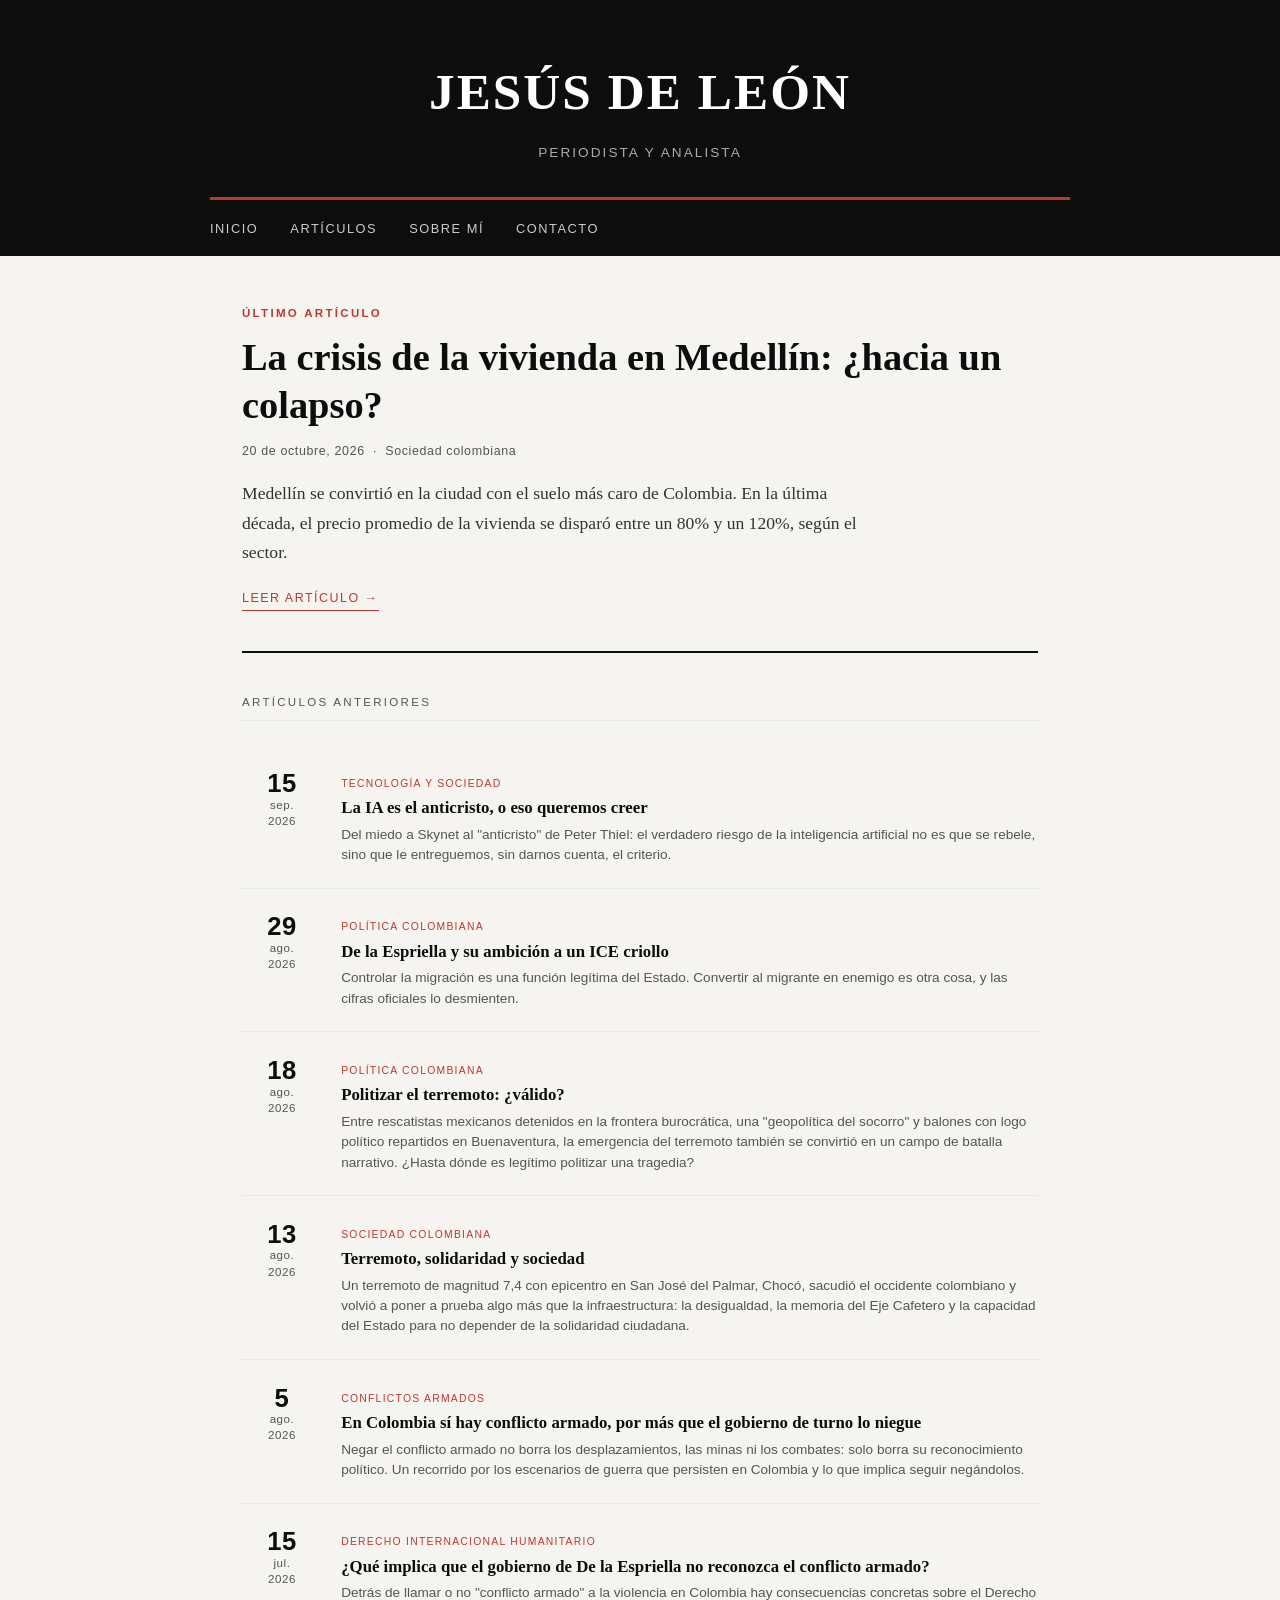
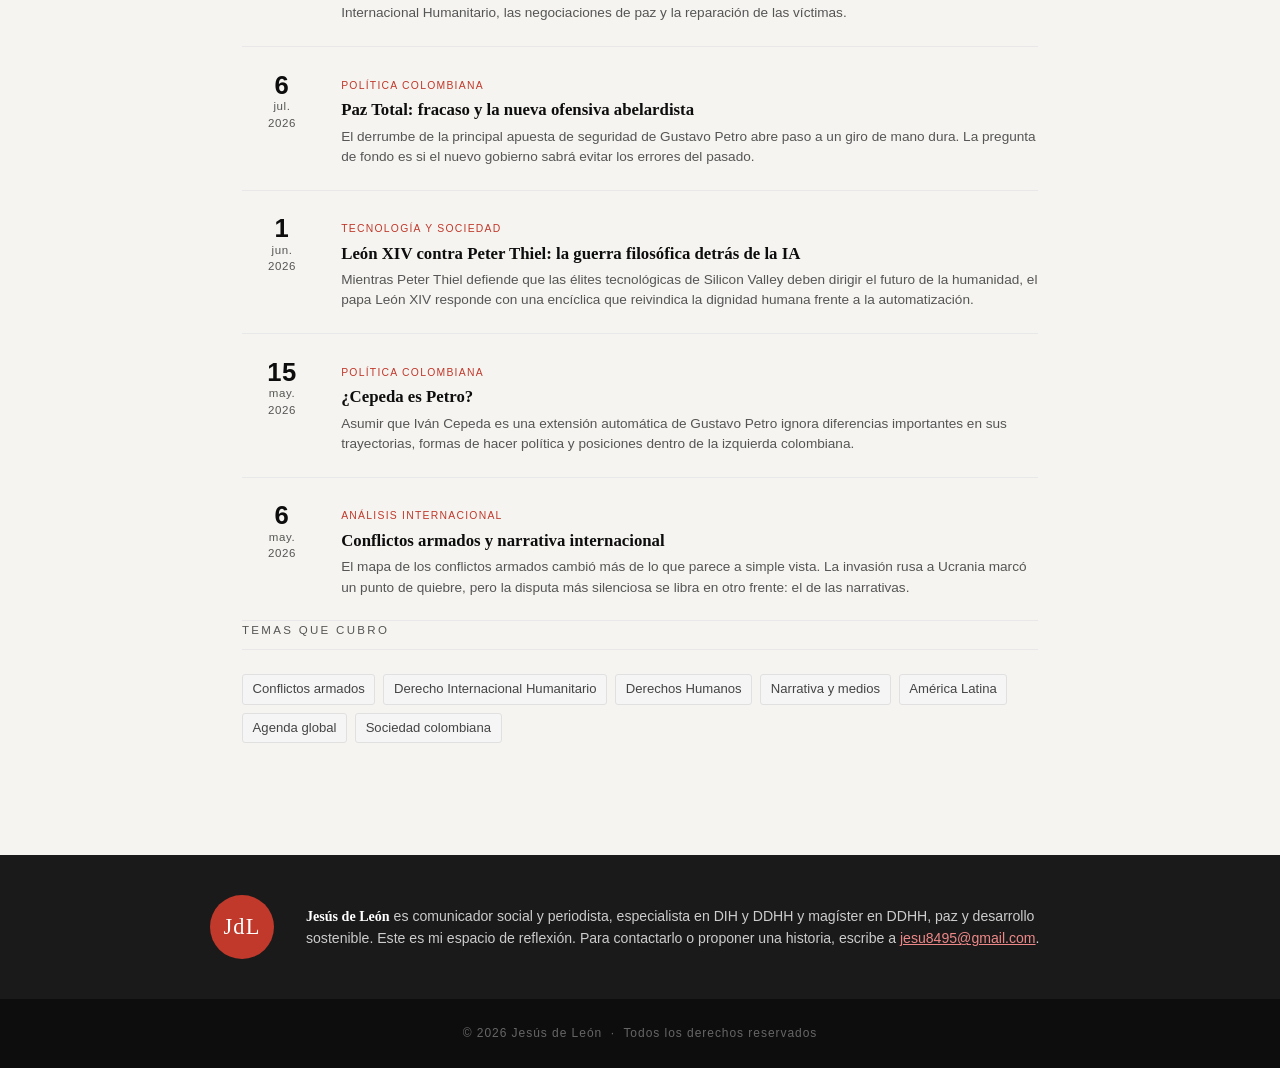
==== commit b552743c: "Add new article about Medellín housing crisis and update index.html - Created new article HTML page:" ====
--- a/index.html
+++ b/index.html
@@ -31,18 +31,30 @@
     <!-- Artículo destacado (el más reciente) -->
     <section class="featured">
       <div class="label">Último artículo</div>
-      <h2><a href="articles/ia-anticristo.html">La IA es el anticristo, o eso queremos creer</a></h2>
-      <div class="meta">15 de septiembre, 2026 &nbsp;·&nbsp; Tecnología y sociedad</div>
+      <h2><a href="articles/crisis-vivienda-medellin.html">La crisis de la vivienda en Medellín: ¿hacia un colapso?</a></h2>
+      <div class="meta">20 de octubre, 2026 &nbsp;·&nbsp; Sociedad colombiana</div>
       <p>
-        Del miedo a Skynet al "anticristo" de Peter Thiel: el verdadero riesgo de la inteligencia artificial no es que se rebele, sino que le entreguemos, sin darnos cuenta, el criterio.
+        Medellín se convirtió en la ciudad con el suelo más caro de Colombia. En la última década, el precio promedio de la vivienda se disparó entre un 80% y un 120%, según el sector.
       </p>
-      <a href="articles/ia-anticristo.html" class="read-more">Leer artículo &rarr;</a>
+      <a href="articles/crisis-vivienda-medellin.html" class="read-more">Leer artículo &rarr;</a>
     </section>
 
     <!-- Artículos anteriores -->
     <div class="section-title">Artículos anteriores</div>
 
     <ul class="article-list">
+      <li class="article-item">
+        <div class="date-block">
+          <span class="day">15</span>
+          sep.<br>2026
+        </div>
+        <div>
+          <span class="tag">Tecnología y sociedad</span>
+          <h3><a href="articles/ia-anticristo.html">La IA es el anticristo, o eso queremos creer</a></h3>
+          <p class="snippet">Del miedo a Skynet al "anticristo" de Peter Thiel: el verdadero riesgo de la inteligencia artificial no es que se rebele, sino que le entreguemos, sin darnos cuenta, el criterio.</p>
+        </div>
+      </li>
+
       <li class="article-item">
         <div class="date-block">
           <span class="day">29</span>
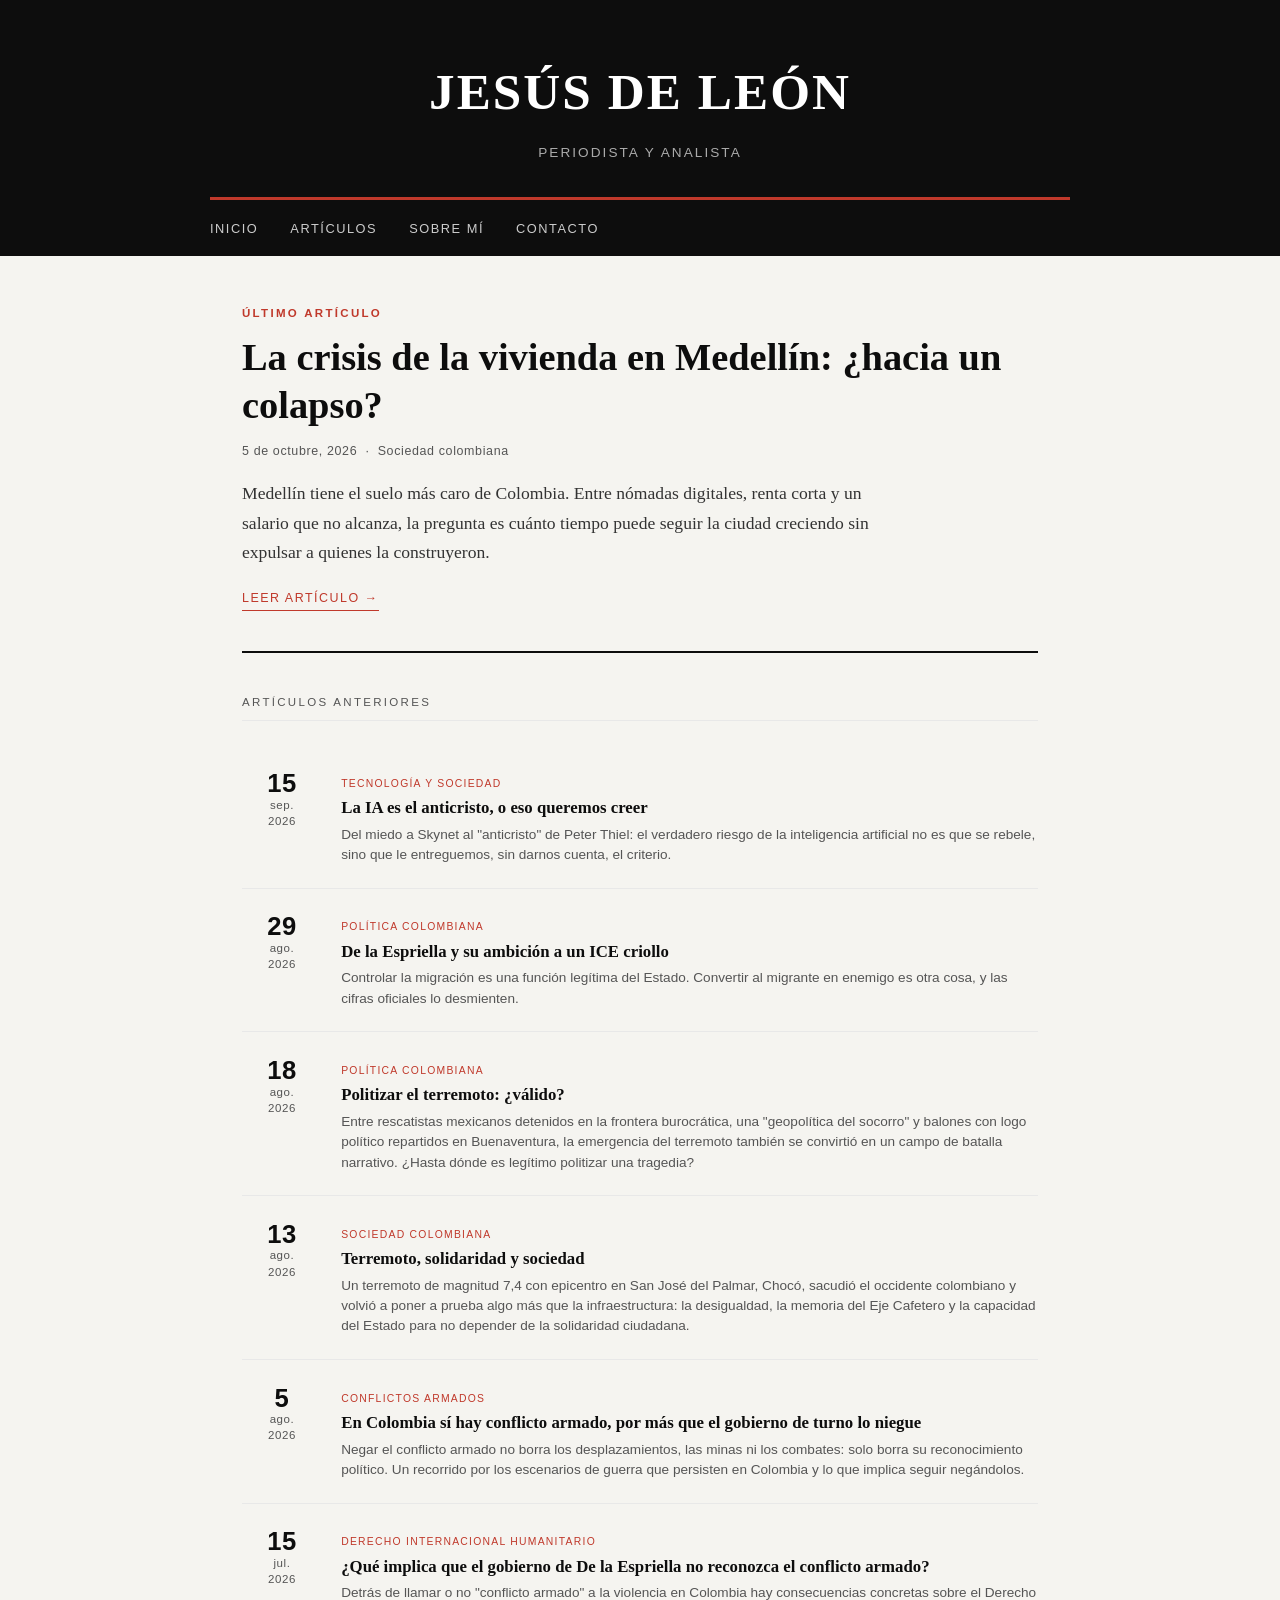
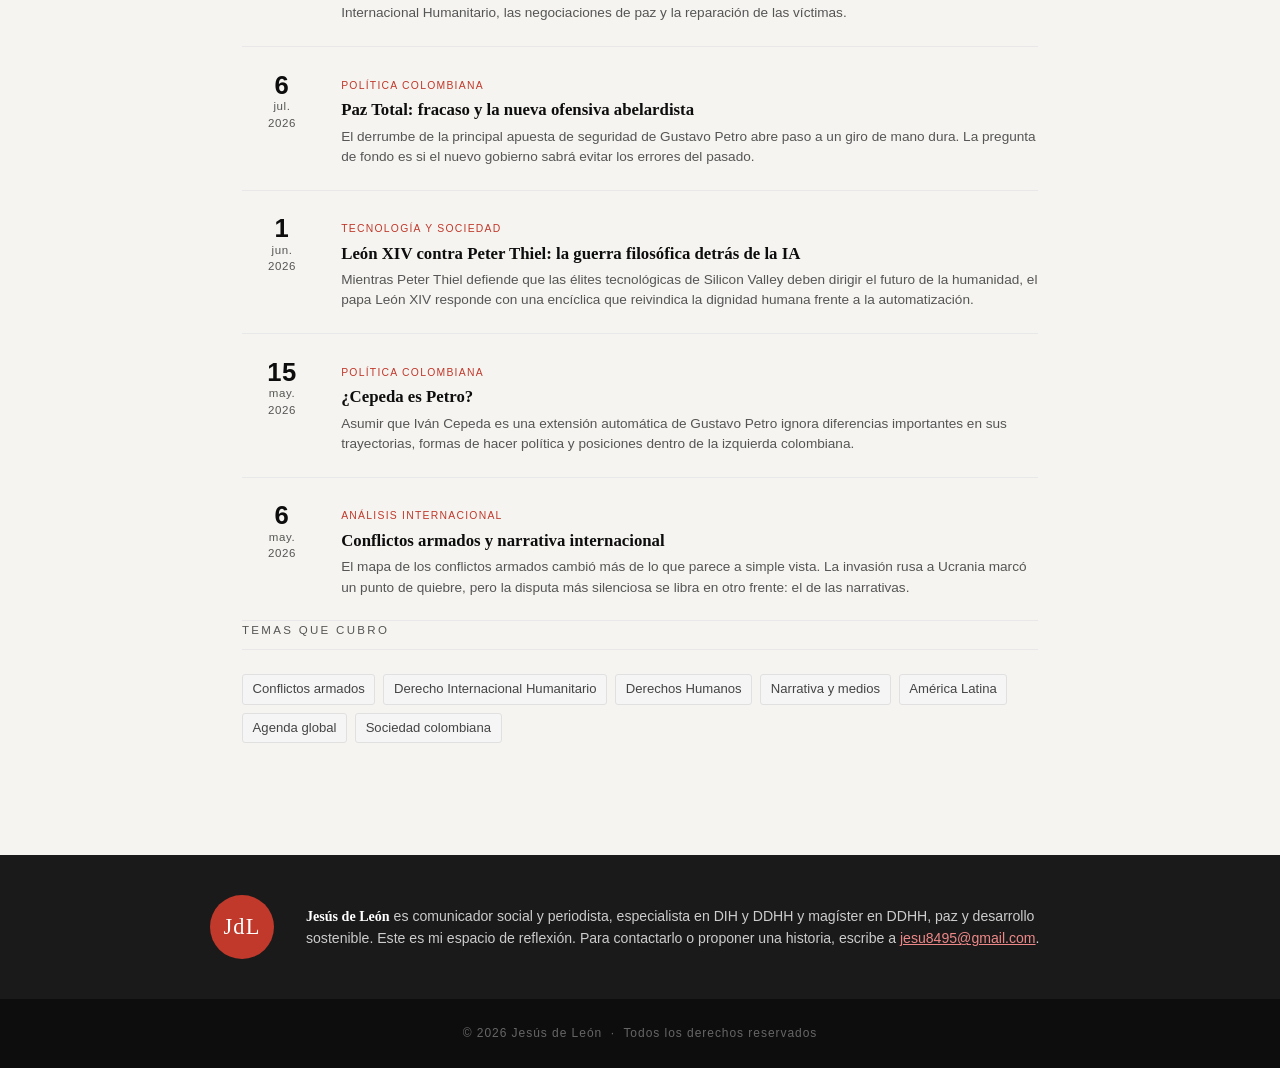
==== commit fc84dfb0: "Add article: La crisis de la vivienda en Medellín Co-Authored-By: Claude Sonnet 5 <noreply@anthropic" ====
--- a/index.html
+++ b/index.html
@@ -32,9 +32,9 @@
     <section class="featured">
       <div class="label">Último artículo</div>
       <h2><a href="articles/crisis-vivienda-medellin.html">La crisis de la vivienda en Medellín: ¿hacia un colapso?</a></h2>
-      <div class="meta">20 de octubre, 2026 &nbsp;·&nbsp; Sociedad colombiana</div>
+      <div class="meta">5 de octubre, 2026 &nbsp;·&nbsp; Sociedad colombiana</div>
       <p>
-        Medellín se convirtió en la ciudad con el suelo más caro de Colombia. En la última década, el precio promedio de la vivienda se disparó entre un 80% y un 120%, según el sector.
+        Medellín tiene el suelo más caro de Colombia. Entre nómadas digitales, renta corta y un salario que no alcanza, la pregunta es cuánto tiempo puede seguir la ciudad creciendo sin expulsar a quienes la construyeron.
       </p>
       <a href="articles/crisis-vivienda-medellin.html" class="read-more">Leer artículo &rarr;</a>
     </section>
@@ -54,7 +54,6 @@
           <p class="snippet">Del miedo a Skynet al "anticristo" de Peter Thiel: el verdadero riesgo de la inteligencia artificial no es que se rebele, sino que le entreguemos, sin darnos cuenta, el criterio.</p>
         </div>
       </li>
-
       <li class="article-item">
         <div class="date-block">
           <span class="day">29</span>
